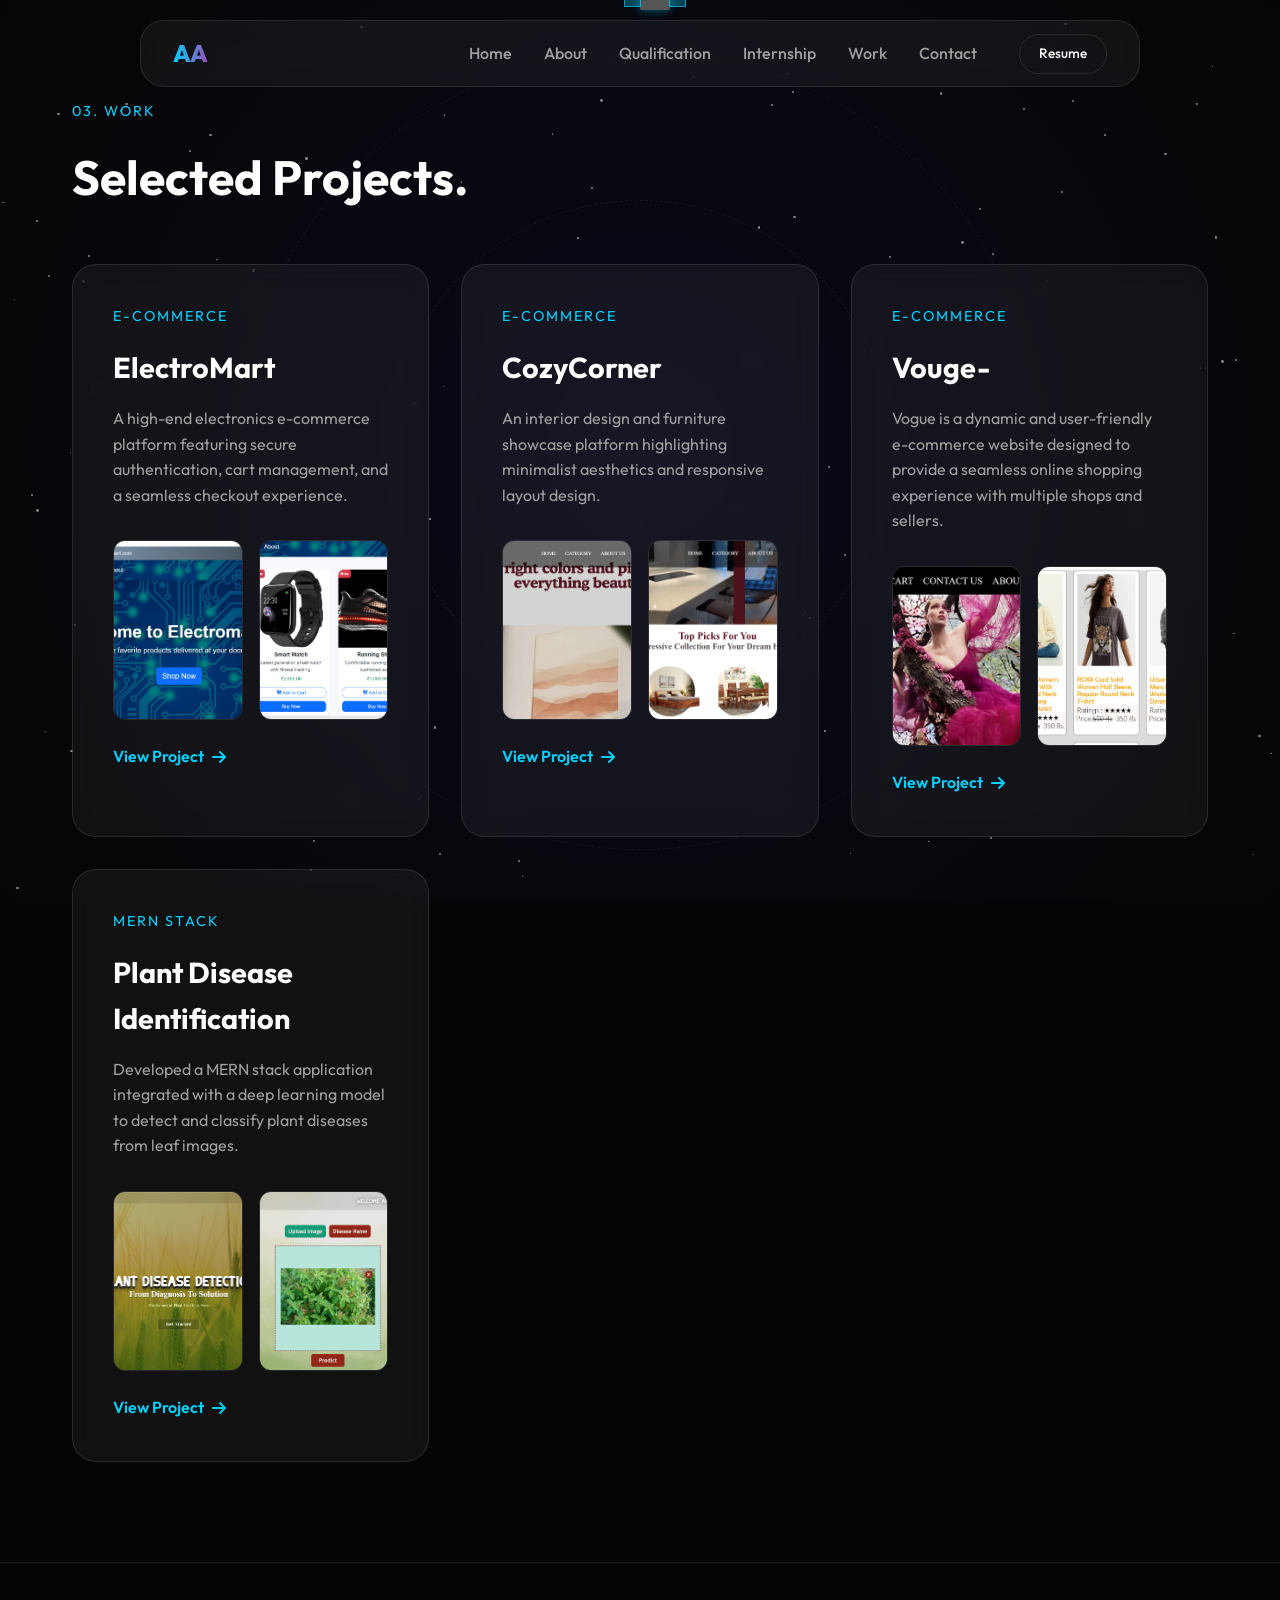
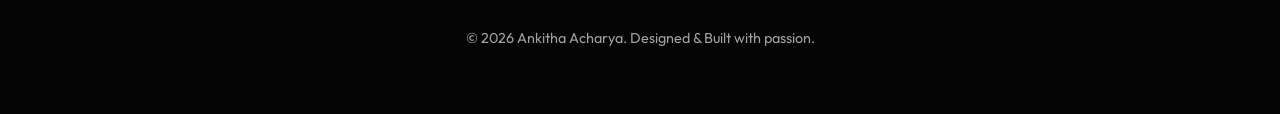
==== work.html @ 21ab1858 "Initial portfolio commit" ====
<!DOCTYPE html>
<html lang="en">

<head>
    <meta charset="UTF-8">
    <meta name="viewport" content="width=device-width, initial-scale=1.0">
    <title>Work | Ankitha Acharya</title>
    <link rel="stylesheet" href="style.css">
    <link rel="stylesheet" href="satellite-bg.css">
    <link rel="stylesheet" href="https://cdnjs.cloudflare.com/ajax/libs/font-awesome/6.5.0/css/all.min.css">
</head>

<body>

    <div id="satellite-bg"></div>

    <header>
        <nav class="glass">
            <div class="logo">AA</div>
            <div class="menu-toggle" id="mobile-menu">
                <span class="bar"></span>
                <span class="bar"></span>
                <span class="bar"></span>
            </div>
            <ul class="nav-links">
                <li><a href="index.html">Home</a></li>
                <li><a href="about.html">About</a></li>
                <li><a href="qualification.html">Qualification</a></li>
                <li><a href="internship.html">Internship</a></li>
                <li><a href="work.html">Work</a></li>
                <li><a href="contact.html">Contact</a></li>
                <li><a href="ANKITHA_CV.pdf" class="btn outline resume-btn" target="_blank">Resume</a></li>
            </ul>
        </nav>
    </header>

    <main>
        <!-- Projects Section -->
        <section id="projects" class="projects" style="display: block;">
            <div class="container">
                <div class="section-header">
                    <span class="section-tag">03. Work</span>
                    <h2 class="reveal active">Selected Projects.</h2>
                </div>
                <div class="project-grid">
                    <div class="project-item glass reveal active">
                        <div>
                            <span class="section-tag">E-commerce</span>
                            <h3>ElectroMart</h3>
                            <p>A high-end electronics e-commerce platform featuring secure authentication, cart
                                management, and a seamless checkout experience.</p>
                            <div class="project-gallery">
                                <img src="image/electromart home.png" alt="ElectroMart Home Page">
                                <img src="image/home page 2 electromart.png" alt="ElectroMart Product Page">
                            </div>
                        </div>
                        <a href="https://github.com/Ankithaacharya01/Electromart" target="_blank"
                            class="project-link">View Project <i class="fas fa-arrow-right"></i></a>
                    </div>
                    <div class="project-item glass reveal active">
                        <div>
                            <span class="section-tag">E-commerce</span>
                            <h3>CozyCorner</h3>
                            <p>An interior design and furniture showcase platform highlighting minimalist aesthetics and
                                responsive layout design.</p>
                            <div class="project-gallery">
                                <img src="image/cozy1.png" alt="CozyCorner Desktop">
                                <img src="image/cozy2.png" alt="CozyCorner Mobile">
                            </div>
                        </div>
                        <a href="https://github.com/Ankithaacharya01/CozyCorner" target="_blank"
                            class="project-link">View Project <i class="fas fa-arrow-right"></i></a>
                    </div>
                    <div class="project-item glass reveal active">
                        <div>
                            <span class="section-tag">E-Commerce</span>
                            <h3>Vouge-</h3>
                            <p>Vogue is a dynamic and user-friendly e-commerce website designed to provide a seamless
                                online shopping experience with multiple shops and sellers.</p>
                            <div class="project-gallery">
                                <img src="image/vougue home.png" alt="Vogue Home">
                                <img src="image/vougue home2.png" alt="Vogue Shop">
                            </div>
                        </div>
                        <a href="https://github.com/Ankithaacharya01/Vouge-" target="_blank" class="project-link">View
                            Project <i class="fas fa-arrow-right"></i></a>
                    </div>
                    <div class="project-item glass reveal active">
                        <div>
                            <span class="section-tag">MERN Stack</span>
                            <h3>Plant Disease Identification</h3>
                            <p>Developed a MERN stack application integrated with a deep learning model to detect and
                                classify plant diseases from leaf images.</p>
                            <div class="project-gallery">
                                <img src="image/plant home.png" alt="Plant Disease App">
                                <img src="image/plant2.png" alt="Disease Detection Result">
                            </div>
                        </div>
                        <a href="https://github.com/Ankithaacharya01/plant-disease-detection" target="_blank"
                            class="project-link">View Project <i class="fas fa-arrow-right"></i></a>
                    </div>
                </div>
            </div>
        </section>
    </main>

    <footer>
        <div class="container">
            <p>&copy; 2026 Ankitha Acharya. Designed & Built with passion.</p>
        </div>
    </footer>

    <script src="script.js"></script>

    <!-- Image Lightbox -->
    <div id="lightbox" class="lightbox">
        <span class="close-lightbox">&times;</span>
        <img class="lightbox-img" id="lightbox-img" src="" alt="">
    </div>
</body>

</html>
---- style.css ----
@import url('https://fonts.googleapis.com/css2?family=Outfit:wght@300;400;600;800&display=swap');

:root {
    --primary: #00d2ff;
    --secondary: #9d50bb;
    --bg: #050505;
    --card-bg: rgba(255, 255, 255, 0.03);
    --border: rgba(255, 255, 255, 0.1);
    --text-main: #ffffff;
    --text-dim: #a0a0a0;
    --glass: rgba(255, 255, 255, 0.05);
    --transition: all 0.4s cubic-bezier(0.23, 1, 0.32, 1);
}

* {
    margin: 0;
    padding: 0;
    box-sizing: border-box;
    font-family: 'Outfit', sans-serif;
}

html {
    scroll-behavior: smooth;
}

body {
    background-color: var(--bg);
    color: var(--text-main);
    overflow-x: hidden;
    line-height: 1.6;
}

.container {
    max-width: 1200px;
    margin: 0 auto;
    padding: 0 2rem;
}

/* Glassmorphism Utility */
.glass {
    background: var(--glass);
    backdrop-filter: blur(12px);
    -webkit-backdrop-filter: blur(12px);
    border: 1px solid var(--border);
    border-radius: 24px;
}

/* Animations */
@keyframes fadeInUp {
    from { opacity: 0; transform: translateY(30px); }
    to { opacity: 1; transform: translateY(0); }
}

.reveal {
    opacity: 0;
    transition: var(--transition);
}

.reveal.active {
    opacity: 1;
    animation: fadeInUp 0.8s forwards;
}

/* Intro Page Styles */
#intro-page {
    position: fixed;
    top: 0;
    left: 0;
    width: 100%;
    height: 100vh;
    background: #000;
    display: flex;
    justify-content: center;
    align-items: center;
    z-index: 9999;
    transition: transform 1.2s cubic-bezier(0.85, 0, 0.15, 1);
}

#intro-page.fade-out {
    transform: translateY(-100%);
}

.intro-content {
    display: flex;
    flex-direction: column;
    align-items: center;
    gap: 3rem;
}

#greeting-container {
    height: 100px;
    display: flex;
    align-items: center;
    justify-content: center;
    overflow: hidden;
}

#greeting-text {
    font-size: clamp(3rem, 10vw, 6rem);
    font-weight: 800;
    color: white;
    opacity: 0;
    transform: translateY(50px);
    transition: all 0.5s cubic-bezier(0.23, 1, 0.32, 1);
}

#greeting-text.active {
    opacity: 1;
    transform: translateY(0);
}

#greeting-text.exit {
    opacity: 0;
    transform: translateY(-50px);
}

.intro-loader {
    width: 200px;
    height: 2px;
    background: rgba(255, 255, 255, 0.1);
    position: relative;
    overflow: hidden;
    border-radius: 4px;
}

.intro-loader::after {
    content: '';
    position: absolute;
    top: 0;
    left: -100%;
    width: 100%;
    height: 100%;
    background: linear-gradient(to right, transparent, var(--primary), var(--secondary), transparent);
    animation: loaderMove 2s infinite ease-in-out;
}

@keyframes loaderMove {
    0% { left: -100%; }
    100% { left: 100%; }
}

/* Initially hide header and main content */
header, main, footer {
    opacity: 0;
    transition: opacity 0.8s ease-in-out;
}

body.loaded header, 
body.loaded main, 
body.loaded footer {
    opacity: 1;
}

/* Header & Nav */
header {
    position: fixed;
    top: 20px;
    left: 50%;
    transform: translateX(-50%);
    width: 90%;
    max-width: 1000px;
    z-index: 1000;
}

nav {
    display: flex;
    justify-content: space-between;
    align-items: center;
    padding: 0.8rem 2rem;
}

.logo {
    font-size: 1.5rem;
    font-weight: 800;
    background: linear-gradient(to right, var(--primary), var(--secondary));
    -webkit-background-clip: text;
    background-clip: text;
    -webkit-text-fill-color: transparent;
}

/* Mobile Menu Toggle */
.menu-toggle {
    display: none;
    flex-direction: column;
    cursor: pointer;
    gap: 6px;
    z-index: 1001;
}

.menu-toggle .bar {
    width: 28px;
    height: 2px;
    background-color: var(--text-main);
    transition: var(--transition);
    border-radius: 2px;
}

/* Nav Links Base */
.nav-links {
    display: flex;
    gap: 2rem;
    list-style: none;
    align-items: center;
}

.nav-links li a {
    color: var(--text-dim);
    text-decoration: none;
    font-weight: 500;
    transition: var(--transition);
}

.nav-links li a:hover {
    color: var(--text-main);
}

.resume-btn {
    padding: 0.5rem 1.2rem !important;
    font-size: 0.85rem !important;
    margin-left: 10px;
}

/* Hero Section */
.hero {
    min-height: 100vh;
    display: flex;
    align-items: center;
    padding-top: 80px;
    position: relative;
    padding-bottom: 50px;
}

.hero .container {
    display: grid;
    grid-template-columns: 1.2fr 0.8fr;
    gap: 4rem;
    align-items: center;
}

.hero h1 {
    font-size: clamp(2.5rem, 7vw, 4.5rem);
    line-height: 1.1;
    font-weight: 800;
    margin-bottom: 1.5rem;
}

.hero p {
    font-size: 1.2rem;
    color: var(--text-dim);
    margin-bottom: 2.5rem;
    max-width: 600px;
}

.hero-cta {
    display: flex;
    gap: 1.5rem;
}

.btn {
    padding: 1rem 2.5rem;
    border-radius: 50px;
    text-decoration: none;
    font-weight: 600;
    transition: var(--transition);
    display: inline-block;
}

.btn:not(.outline) {
    background: linear-gradient(45deg, var(--primary), var(--secondary));
    color: white;
}

.btn.outline {
    border: 1px solid var(--border);
    color: white;
}

.btn:hover {
    transform: translateY(-5px);
    box-shadow: 0 10px 20px rgba(0, 0, 0, 0.3);
}

/* User Photo Styling */
.hero-image-container {
    position: relative;
    display: flex;
    justify-content: center;
}

.hero-image-container img {
    width: 100%;
    max-width: 380px;
    border-radius: 30px;
    filter: grayscale(0.2);
    transition: var(--transition);
    border: 1px solid var(--border);
    box-shadow: 0 20px 40px rgba(0,0,0,0.5);
}

.hero-image-container:hover img {
    filter: grayscale(0);
    transform: scale(1.02);
}

/* Sections */
section {
    padding: 100px 0;
}

.section-tag {
    color: var(--primary);
    text-transform: uppercase;
    letter-spacing: 2px;
    font-size: 0.9rem;
    display: block;
    margin-bottom: 1rem;
}

.section-header h2 {
    font-size: clamp(2rem, 5vw, 3rem);
    margin-bottom: 3rem;
}

/* Bento Grid / About */
.about-content {
    display: block;
    width: 100%;
}

.about-text {
    font-size: 1.3rem; 
    color: var(--text-dim);
    line-height: 1.8;
    text-align: justify;
    max-width: 100%;
}

.about-text p {
    margin-bottom: 1.5rem;
}

.skills-list {
    display: flex;
    flex-wrap: wrap;
    gap: 0.8rem;
    margin-top: 1.5rem;
}

.skills-list span {
    padding: 0.5rem 1rem;
    border: 1px solid var(--border);
    border-radius: 12px;
    background: var(--card-bg);
    font-size: 0.9rem;
    transition: var(--transition);
}

.skills-list span:hover {
    border-color: var(--primary);
    background: var(--glass);
}

/* Qualifications Section */
.qualifications {
    background: transparent;
}

.edu-grid {
    display: grid;
    grid-template-columns: repeat(auto-fit, minmax(320px, 1fr));
    gap: 2rem;
}

.edu-item {
    padding: 2.5rem;
    position: relative;
    border-left: 3px solid var(--primary);
}

.edu-date {
    font-size: 0.9rem;
    color: var(--primary);
    font-weight: 600;
    margin-bottom: 0.5rem;
}

.edu-item h3 {
    font-size: 1.5rem;
    margin-bottom: 0.5rem;
}

.institution {
    color: var(--text-dim);
    margin-bottom: 1rem;
    font-size: 1.1rem;
}

.score {
    padding: 0.4rem 1rem;
    background: var(--card-bg);
    border-radius: 50px;
    display: inline-block;
    font-size: 0.9rem;
    border: 1px solid var(--border);
    color: var(--primary);
}

/* Projects Grid */
.project-grid {
    display: grid;
    grid-template-columns: repeat(auto-fit, minmax(320px, 1fr));
    gap: 2rem;
}

.project-item {
    padding: 2.5rem;
    transition: var(--transition);
    height: 100%;
    display: flex;
    flex-direction: column;
}

.project-item:hover {
    border-color: var(--primary);
    transform: translateY(-8px);
}

.project-item h3 {
    font-size: 1.8rem;
    margin-bottom: 1rem;
}

.project-item p {
    color: var(--text-dim);
    margin-bottom: 2rem;
    flex-grow: 1;
}

.project-link {
    display: flex;
    align-items: center;
    gap: 0.5rem;
    color: var(--primary);
    text-decoration: none;
    font-weight: 600;
    transition: var(--transition);
}

.project-link:hover {
    gap: 0.8rem;
}

/* Project Gallery Styles */
.project-gallery {
    display: grid;
    grid-template-columns: 1fr 1fr;
    gap: 1rem;
    margin: 1.5rem 0;
}

.project-gallery img {
    width: 100%;
    height: 180px;
    object-fit: cover;
    border-radius: 12px;
    border: 1px solid var(--border);
    transition: var(--transition);
    cursor: zoom-in;
}

.project-gallery img:hover {
    transform: scale(1.05);
    border-color: var(--primary);
}

@media (max-width: 768px) {
    .project-gallery {
        grid-template-columns: 1fr;
    }
    .project-gallery img {
        height: 150px;
    }
}

/* Contact */
.contact-wrapper {
    display: grid;
    grid-template-columns: 1fr 1.2fr;
    gap: 4rem;
    align-items: flex-start;
    margin-top: 2rem;
}

.contact-info {
    display: flex;
    flex-direction: column;
    gap: 1.5rem;
}

.contact-email {
    font-size: clamp(1.2rem, 4vw, 2rem);
    font-weight: 800;
    color: var(--text-main);
    text-decoration: none;
    margin: 1rem 0;
    display: block;
    word-break: break-all;
    transition: var(--transition);
}

.contact-email:hover {
    color: var(--primary);
}

.contact-form-container {
    padding: 3rem;
    position: relative;
    overflow: hidden;
}

.contact-form {
    display: flex;
    flex-direction: column;
    gap: 1.5rem;
}

.form-group {
    display: flex;
    flex-direction: column;
    gap: 0.5rem;
}

.form-group label {
    font-size: 0.9rem;
    color: var(--text-dim);
    font-weight: 500;
    margin-left: 5px;
}

.form-group input,
.form-group textarea {
    background: rgba(255, 255, 255, 0.05);
    border: 1px solid var(--border);
    border-radius: 12px;
    padding: 1rem 1.2rem;
    color: white;
    font-family: inherit;
    font-size: 1rem;
    transition: var(--transition);
}

.form-group textarea {
    min-height: 150px;
    resize: vertical;
}

.form-group input:focus,
.form-group textarea:focus {
    outline: none;
    border-color: var(--primary);
    background: rgba(255, 255, 255, 0.08);
    box-shadow: 0 0 15px rgba(0, 210, 255, 0.2);
}

.social-links {
    display: flex;
    gap: 1.5rem;
    margin-top: 1rem;
}

.social-links a {
    font-size: 1.8rem;
    color: var(--text-dim);
    transition: var(--transition);
}

.social-links a:hover {
    color: var(--primary);
    transform: translateY(-3px);
}

@media (max-width: 900px) {
    .contact-wrapper {
        grid-template-columns: 1fr;
        gap: 3rem;
    }
    
    .contact-form-container {
        padding: 2rem;
    }
}


/* Footer */
footer {
    padding: 4rem 0;
    border-top: 1px solid var(--border);
    text-align: center;
    color: var(--text-dim);
    font-size: 0.9rem;
}

/* RESPONSIVENESS */
@media (max-width: 1100px) {
    .container { padding: 0 1.5rem; }
    
    header { width: 95%; }
    
    .menu-toggle {
        display: flex;
    }

    .nav-links {
        position: fixed;
        right: -100%;
        top: 0;
        height: 100vh;
        width: 300px;
        background: rgba(5, 5, 5, 0.95);
        backdrop-filter: blur(20px);
        -webkit-backdrop-filter: blur(20px);
        flex-direction: column;
        justify-content: center;
        gap: 2.5rem;
        transition: var(--transition);
        border-left: 1px solid var(--border);
        z-index: 1000;
    }

    .nav-links.active {
        right: 0;
    }

    .resume-btn {
        margin-left: 0;
        width: 80%;
        text-align: center;
    }

    /* Hamburger Animation */
    .menu-toggle.active .bar:nth-child(2) {
        opacity: 0;
    }
    .menu-toggle.active .bar:nth-child(1) {
        transform: translateY(8px) rotate(45deg);
    }
    .menu-toggle.active .bar:nth-child(3) {
        transform: translateY(-8px) rotate(-45deg);
    }

    .hero .container {
        grid-template-columns: 1fr;
        text-align: center;
    }
    .hero h1 { font-size: 2.8rem; }
    .hero-cta { justify-content: center; flex-wrap: wrap; }
    .hero-image-container { order: -1; margin-bottom: 2rem; }
    .hero-image-container img { max-width: 280px; }
    
    .about-content { grid-template-columns: 1fr; }
    
    .edu-grid, .project-grid {
        grid-template-columns: 1fr;
    }

    .section-header h2 {
        font-size: 2.2rem;
    }
}

@media (max-width: 480px) {
    .hero h1 { font-size: 2.4rem; }
    .hero p { font-size: 1.1rem; }
    .btn { padding: 0.8rem 1.8rem; width: 100%; text-align: center; }
    .hero-cta { flex-direction: column; gap: 1rem; }
    .contact-email { font-size: 1.2rem; }
}
/* Lightbox Styles */
.lightbox {
    position: fixed;
    z-index: 2000;
    left: 0;
    top: 0;
    width: 100%;
    height: 100%;
    background-color: rgba(0, 0, 0, 0.95);
    display: none;
    justify-content: center;
    align-items: center;
    backdrop-filter: blur(10px);
    -webkit-backdrop-filter: blur(10px);
}

.lightbox-img {
    max-width: 90%;
    max-height: 85vh;
    border-radius: 10px;
    box-shadow: 0 0 50px rgba(0, 0, 0, 0.5);
    animation: zoom 0.4s cubic-bezier(0.23, 1, 0.32, 1);
}

@keyframes zoom {
    from { transform: scale(0.8); opacity: 0; }
    to { transform: scale(1); opacity: 1; }
}

.close-lightbox {
    position: absolute;
    top: 30px;
    right: 50px;
    color: white;
    font-size: 50px;
    font-weight: 300;
    cursor: pointer;
    transition: var(--transition);
    z-index: 2001;
}

.close-lightbox:hover {
    color: var(--primary);
    transform: rotate(90deg);
}


/* Technologies Ticker */
.skills-ticker-container {
    width: 100%;
    margin-top: 4rem;
    grid-column: 1 / -1; 
}

.ticker-wrap {
    overflow: hidden;
    padding: 1.5rem 0;
    position: relative;
    width: 100%;
    border-radius: 50px !important;
}

.ticker-wrap::before,
.ticker-wrap::after {
    content: "";
    position: absolute;
    top: 0;
    width: 100px;
    height: 100%;
    z-index: 2;
}

.ticker-wrap::before {
    left: 0;
    background: linear-gradient(to right, #050505, transparent);
}

.ticker-wrap::after {
    right: 0;
    background: linear-gradient(to left, #050505, transparent);
}

.ticker-content {
    display: flex;
    white-space: nowrap;
    width: max-content;
    animation: marquee 30s linear infinite;
    gap: 4rem;
    align-items: center;
    padding-left: 2rem;
}

.ticker-content:hover {
    animation-play-state: paused; 
}

.ticker-item {
    display: flex;
    align-items: center;
    gap: 1rem;
    color: var(--text-main);
    font-size: 1.2rem;
    font-weight: 600;
}

.ticker-item i {
    font-size: 2rem;
    color: var(--primary);
    background: linear-gradient(to bottom, var(--primary), var(--secondary));
    -webkit-background-clip: text;
    background-clip: text;
    -webkit-text-fill-color: transparent;
}

@keyframes marquee {
    0% { transform: translateX(0); }
    100% { transform: translateX(-50%); }
}

@media (max-width: 768px) {
    .ticker-content {
        animation-duration: 20s;
        gap: 2.5rem;
    }
    .ticker-item {
        font-size: 1rem;
    }
}


/* Final Technologies Ticker Style (Matching Image) */
.skills-ticker-container {
    width: 100%;
    margin-top: 5rem;
    grid-column: 1 / -1; 
}

.skills-title {
    font-size: 4rem;
    font-weight: 800;
    color: #4df0e0;
    margin-bottom: 0.5rem;
    letter-spacing: -1px;
}

.skills-accent {
    color: #8c8cbe;
    background: linear-gradient(to right, #4df0e0, #a0a0ff);
    -webkit-background-clip: text;
    background-clip: text;
    -webkit-text-fill-color: transparent;
}

.skills-subtitle {
    color: #ffffff;
    opacity: 0.9;
    font-size: 1.3rem;
    margin-bottom: 2rem;
}

.ticker-wrap {
    overflow: hidden;
    padding: 2rem 0;
    position: relative;
    width: 100%;
}

.ticker-content {
    display: flex;
    white-space: nowrap;
    width: max-content;
    animation: marquee 30s linear infinite;
    gap: 8rem;
    align-items: flex-end;
}

.ticker-item {
    display: flex;
    flex-direction: column;
    align-items: center;
    gap: 1rem;
    color: #4df0e0;
    font-size: 1.1rem;
    font-weight: 500;
    transition: var(--transition);
}

.ticker-item i {
    font-size: 4.5rem;
    color: #4df0e0;
    filter: drop-shadow(0 0 10px rgba(77, 240, 224, 0.3));
}

.ticker-item:hover {
    transform: translateY(-10px);
    filter: brightness(1.2);
}
---- satellite-bg.css ----
#satellite-bg {
    position: fixed;
    top: 0;
    left: 0;
    width: 100%;
    height: 100%;
    z-index: -1;
    background: radial-gradient(circle at 50% 50%, #0a0a1a 0%, #050505 100%);
    overflow: hidden;
    pointer-events: none;
}

/* Stars */
.star {
    position: absolute;
    background: white;
    border-radius: 50%;
    opacity: 0.5;
    animation: twinkle var(--duration, 3s) infinite ease-in-out;
}

@keyframes twinkle {
    0%, 100% { opacity: 0.3; transform: scale(1); }
    50% { opacity: 1; transform: scale(1.2); }
}

/* Orbital Paths */
.orbit {
    position: absolute;
    top: 50%;
    left: 50%;
    transform: translate(-50%, -50%);
    border: 1px dashed rgba(255, 255, 255, 0.05);
    border-radius: 50%;
    pointer-events: none;
}

.orbit-1 { width: 300px; height: 300px; }
.orbit-2 { width: 500px; height: 500px; }
.orbit-3 { width: 800px; height: 800px; }

/* Satellite */
.satellite-container {
    position: absolute;
    top: 50%;
    left: 50%;
    width: 100%;
    height: 100%;
    transform: translate(-50%, -50%);
    animation: rotateOrbit 60s linear infinite;
}

.satellite {
    position: absolute;
    top: -10px;
    left: 50%;
    width: 30px;
    height: 20px;
    background: #555;
    border-radius: 2px;
    box-shadow: 0 0 10px rgba(0, 210, 255, 0.5);
}

.satellite::before, .satellite::after {
    content: '';
    position: absolute;
    top: 5px;
    width: 15px;
    height: 10px;
    background: rgba(0, 210, 255, 0.3);
    border: 1px solid rgba(0, 210, 255, 0.6);
}

.satellite::before { left: -16px; }
.satellite::after { right: -16px; }

@keyframes rotateOrbit {
    from { transform: translate(-50%, -50%) rotate(0deg); }
    to { transform: translate(-50%, -50%) rotate(360deg); }
}

/* Mouse Parallax */
.parallax-stars {
    position: absolute;
    top: -10%;
    left: -10%;
    width: 120%;
    height: 120%;
    transition: transform 0.2s cubic-bezier(0.23, 1, 0.32, 1);
}
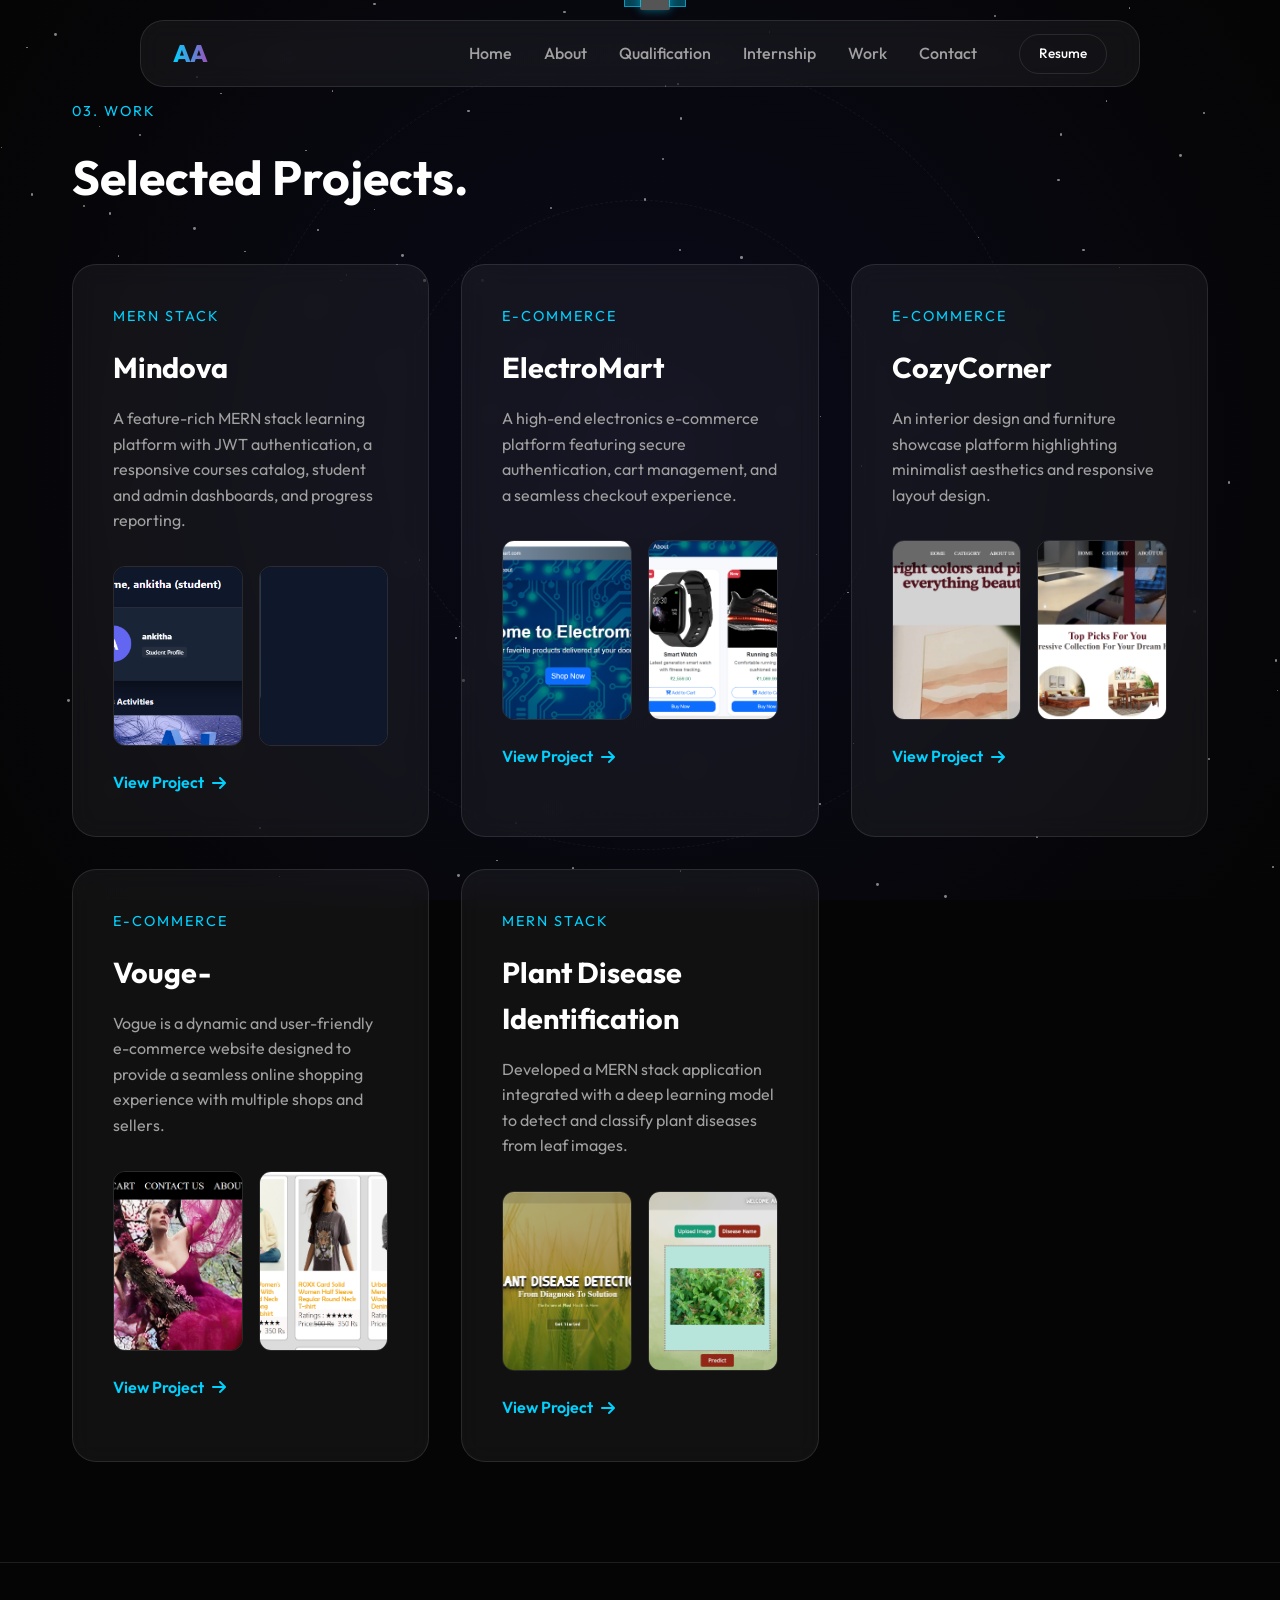
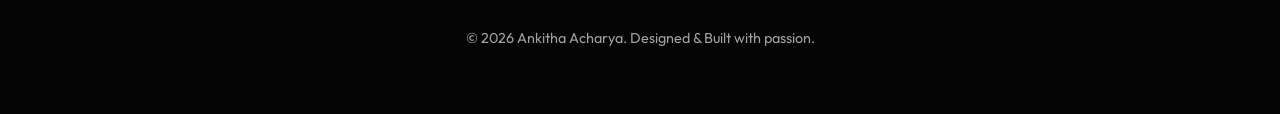
==== commit 1f97d298: "Initial portfolio commit" ====
--- a/work.html
+++ b/work.html
@@ -29,7 +29,7 @@
                 <li><a href="internship.html">Internship</a></li>
                 <li><a href="work.html">Work</a></li>
                 <li><a href="contact.html">Contact</a></li>
-                <li><a href="ANKITHA_CV.pdf" class="btn outline resume-btn" target="_blank">Resume</a></li>
+                <li><a href="Ankitha Acharya Resume.pdf" class="btn outline resume-btn" target="_blank">Resume</a></li>
             </ul>
         </nav>
     </header>
@@ -43,6 +43,19 @@
                     <h2 class="reveal active">Selected Projects.</h2>
                 </div>
                 <div class="project-grid">
+                    <div class="project-item glass reveal active">
+                        <div>
+                            <span class="section-tag">MERN Stack</span>
+                            <h3>Mindova</h3>
+                            <p>A feature-rich MERN stack learning platform with JWT authentication, a responsive courses catalog, student and admin dashboards, and progress reporting.</p>
+                            <div class="project-gallery">
+                                <img src="image/mindova1.png" alt="Mindova Student Dashboard">
+                                <img src="image/mindova2.png" alt="Mindova Featured Courses">
+                            </div>
+                        </div>
+                        <a href="https://github.com/Ankithaacharya01/mindova" target="_blank"
+                            class="project-link">View Project <i class="fas fa-arrow-right"></i></a>
+                    </div>
                     <div class="project-item glass reveal active">
                         <div>
                             <span class="section-tag">E-commerce</span>
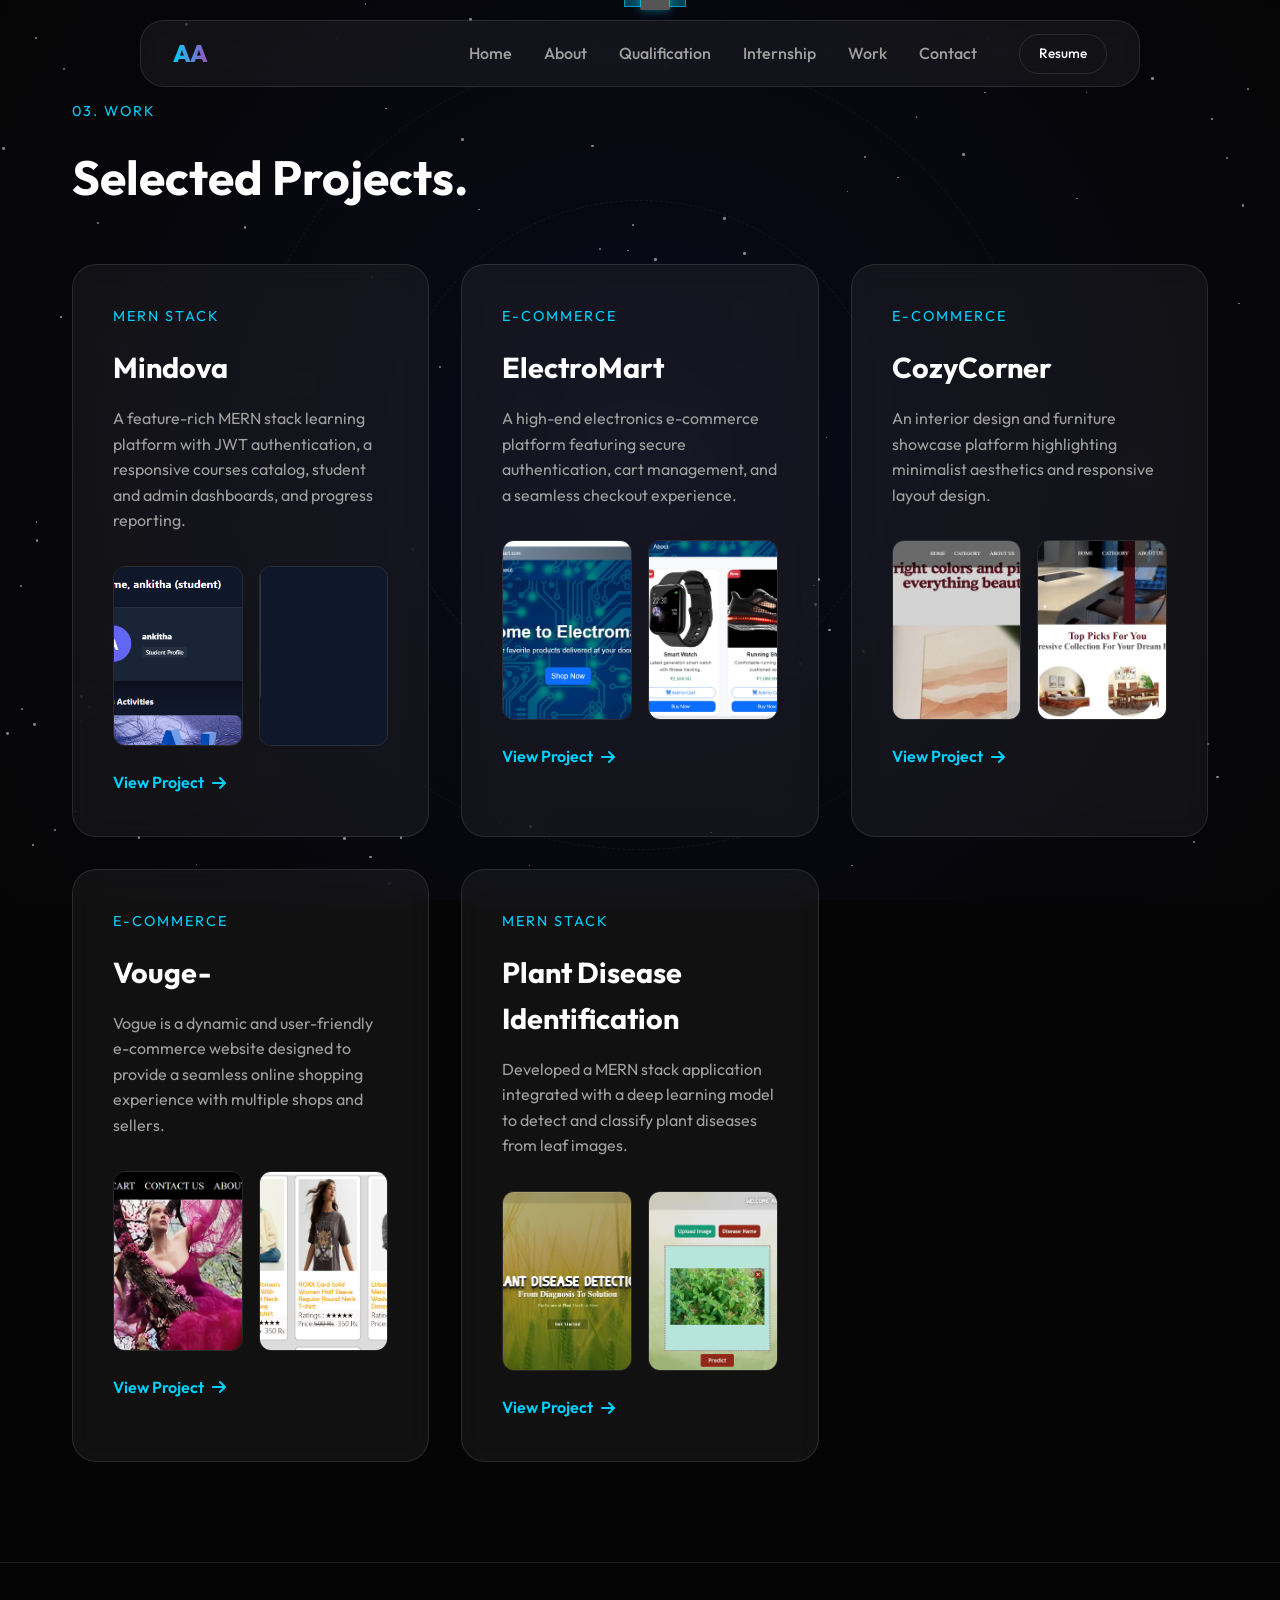
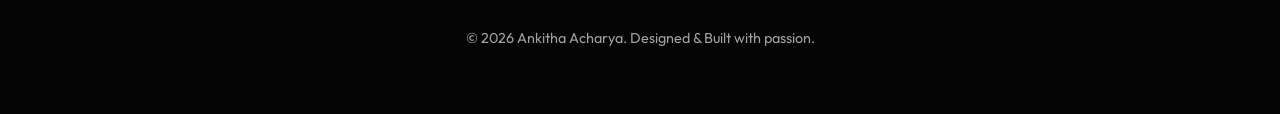
==== commit 248b7f6f: "Initial portfolio commit" ====
--- a/work.html
+++ b/work.html
@@ -53,7 +53,7 @@
                                 <img src="image/mindova2.png" alt="Mindova Featured Courses">
                             </div>
                         </div>
-                        <a href="https://github.com/Ankithaacharya01/mindova" target="_blank"
+                        <a href="https://github.com/Ankithaacharya01/mindova-learning-application" target="_blank"
                             class="project-link">View Project <i class="fas fa-arrow-right"></i></a>
                     </div>
                     <div class="project-item glass reveal active">
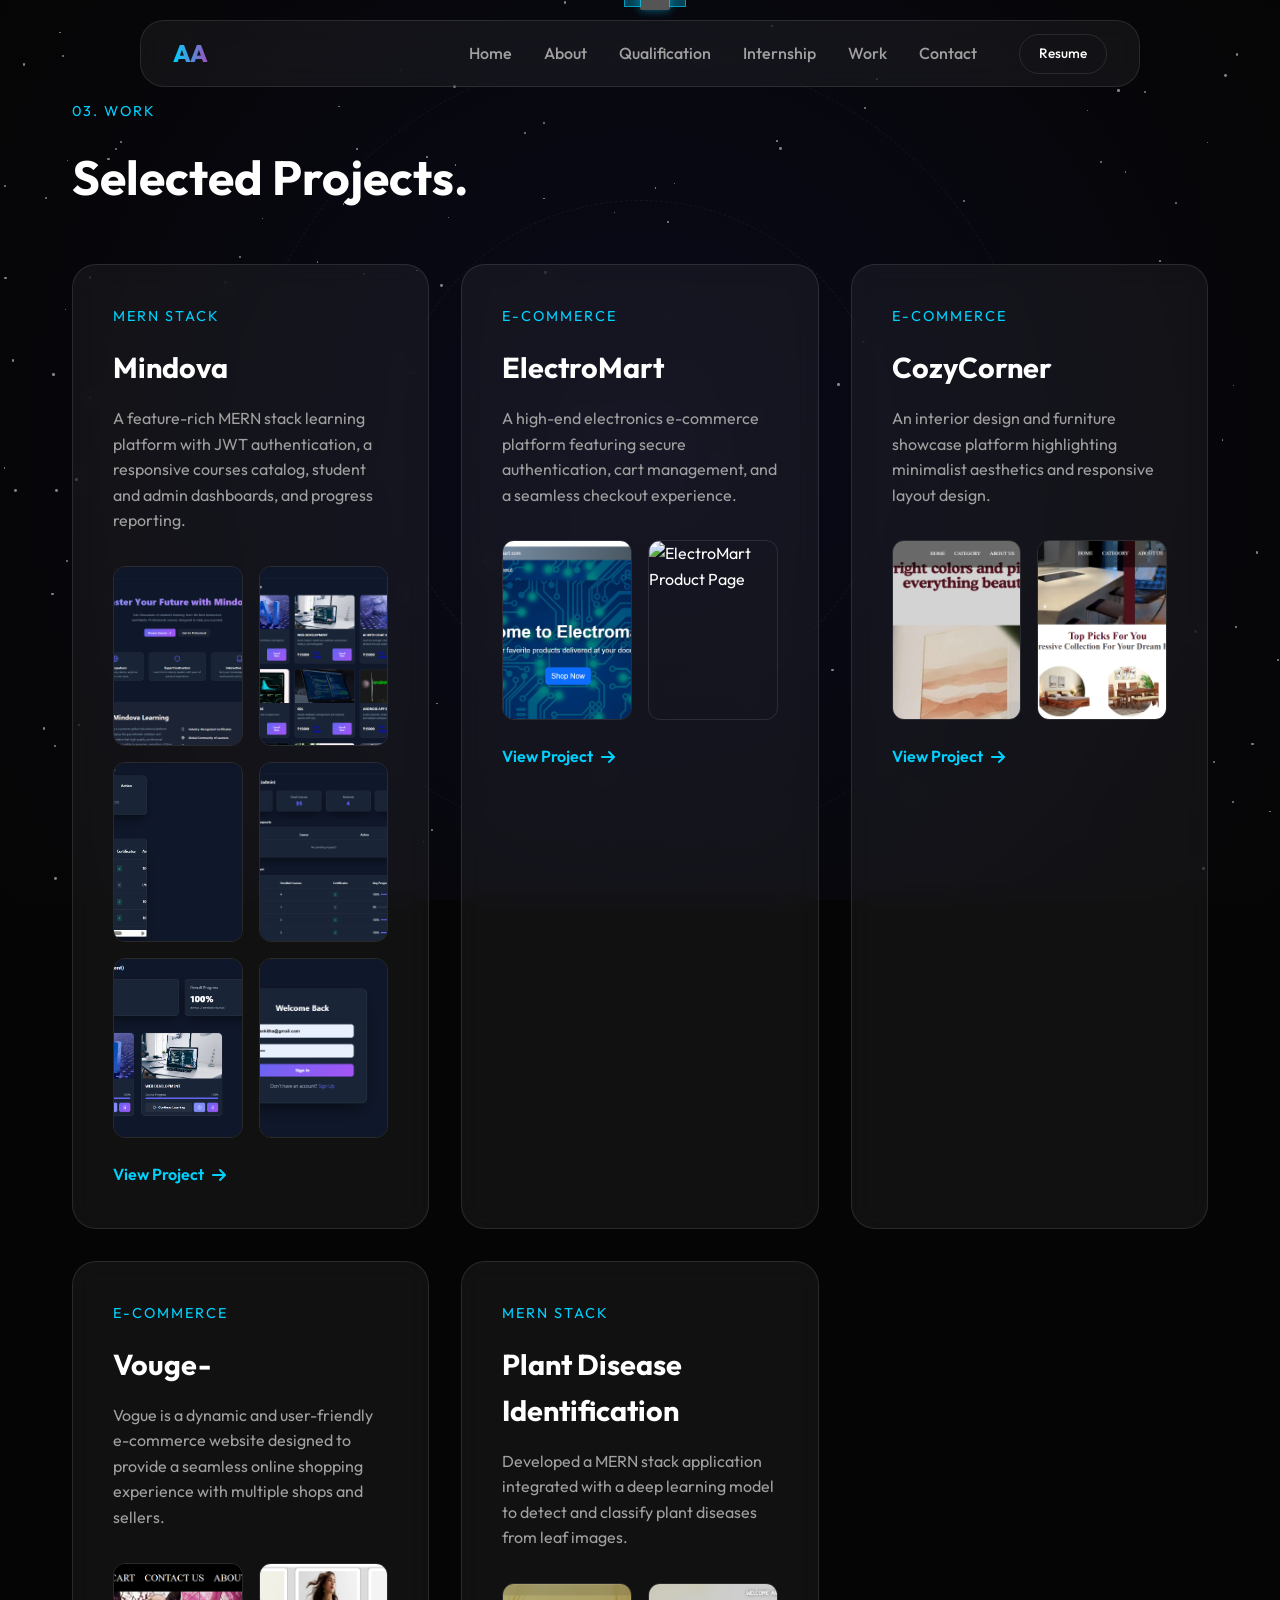
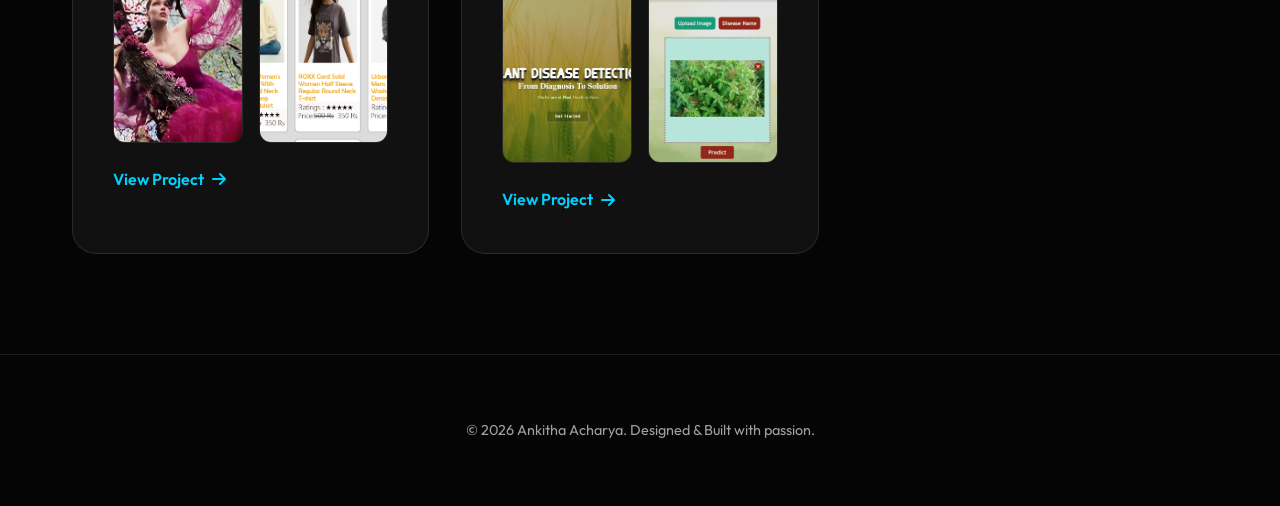
==== commit 2d9a07a2: "Initial portfolio commit" ====
--- a/work.html
+++ b/work.html
@@ -49,8 +49,12 @@
                             <h3>Mindova</h3>
                             <p>A feature-rich MERN stack learning platform with JWT authentication, a responsive courses catalog, student and admin dashboards, and progress reporting.</p>
                             <div class="project-gallery">
-                                <img src="image/mindova1.png" alt="Mindova Student Dashboard">
-                                <img src="image/mindova2.png" alt="Mindova Featured Courses">
+                                <img src="image/mindova1.png" alt="Mindova ">
+                                <img src="image/mindova2.png" alt="Mindova">
+                                <img src="image/mindova3.png" alt="Mindova">
+                                <img src="image/mindova4.png" alt="Mindova">
+                                <img src="image/mindova5.png" alt="Mindova">
+                                <img src="image/mindova6.png" alt="Mindova">
                             </div>
                         </div>
                         <a href="https://github.com/Ankithaacharya01/mindova-learning-application" target="_blank"
